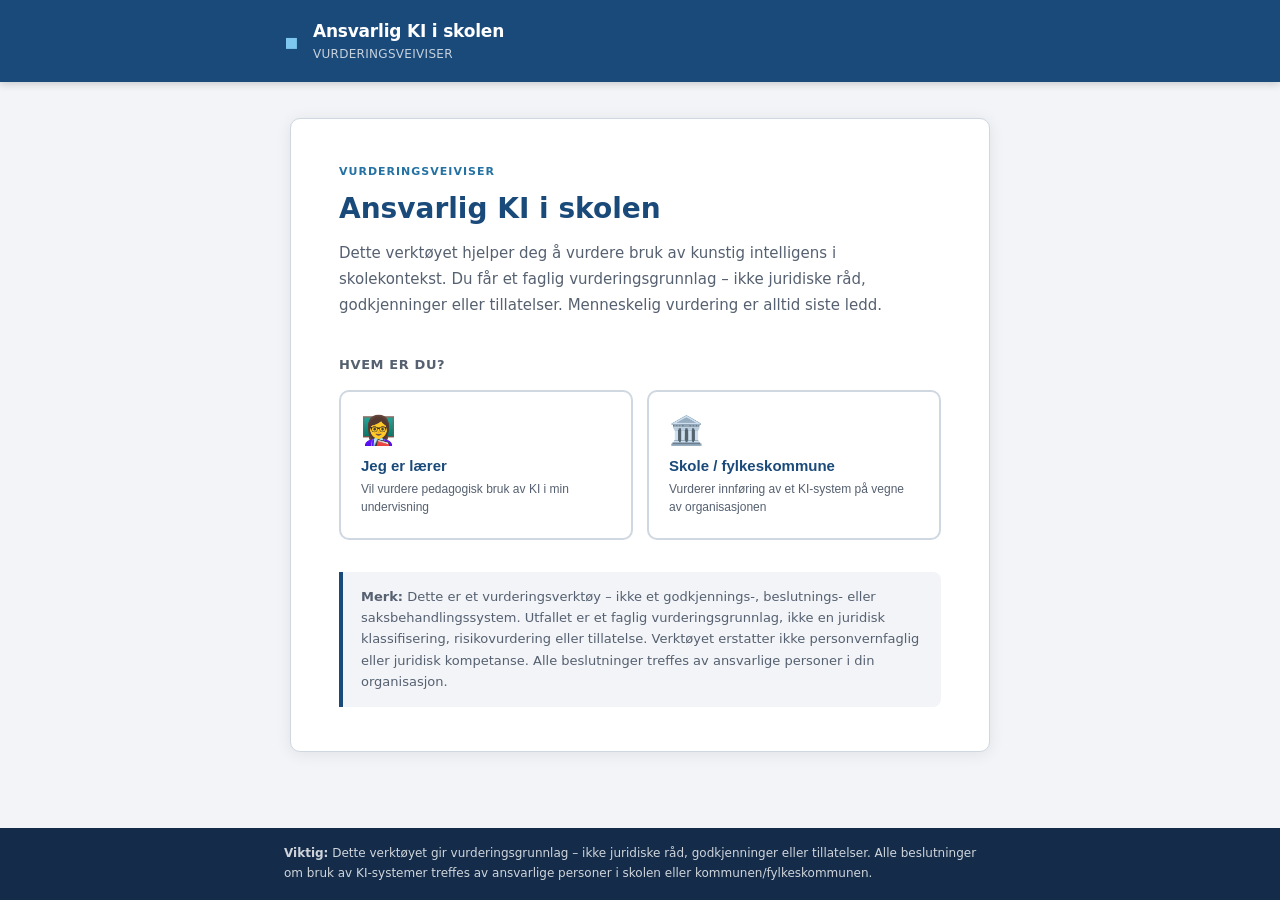
==== index.html @ e1a61222 "Initial commit: project structure and agents" ====
<!DOCTYPE html>
<html lang="nb">
<head>
  <meta charset="UTF-8">
  <meta name="viewport" content="width=device-width, initial-scale=1.0">
  <title>Ansvarlig KI i skolen – Vurderingsveiviser</title>
  <link rel="stylesheet" href="style.css">
</head>
<body>
  <header class="site-header">
    <div class="header-inner">
      <div class="logo-area">
        <span class="logo-mark" aria-hidden="true">&#9642;</span>
        <div>
          <span class="site-title">Ansvarlig KI i skolen</span>
          <span class="site-subtitle">Vurderingsveiviser</span>
        </div>
      </div>
    </div>
  </header>

  <main class="main-content">
    <div id="app" class="app-container"></div>
  </main>

  <footer class="site-footer">
    <div class="footer-inner">
      <p class="footer-disclaimer">
        <strong>Viktig:</strong> Dette verktøyet gir vurderingsgrunnlag – ikke juridiske råd,
        godkjenninger eller tillatelser. Alle beslutninger om bruk av KI-systemer treffes
        av ansvarlige personer i skolen eller kommunen/fylkeskommunen.
      </p>
    </div>
  </footer>

  <script src="app.js"></script>
</body>
</html>
---- style.css ----
/* ============================================================
   RESET & CUSTOM PROPERTIES
   ============================================================ */

*, *::before, *::after {
  box-sizing: border-box;
  margin: 0;
  padding: 0;
}

:root {
  /* ── UI chrome ──────────────────────────────────────────── */
  --primary:       #1a4a7a;
  --primary-mid:   #2471a3;
  --primary-pale:  #dceef8;

  /* ── Outcome: kan vurderes (muted teal — "forutsetninger ser ut til å være ivaretatt") */
  --green:         #1a5545;
  --green-pale:    #e4f2ed;
  --green-border:  #277a62;

  /* ── Outcome: bør avklares (warm amber — "ett eller flere hensyn ikke avklart") */
  --amber:         #7a4f10;
  --amber-pale:    #fdf1e3;
  --amber-border:  #bf8020;

  /* ── Outcome: bør ikke brukes (deep burgundy — "vesentlige forutsetninger mangler") */
  --red:           #7a2e2e;
  --red-pale:      #f5eceb;
  --red-border:    #a84040;

  /* ── Outcome: egnet for pilot (purple — governance measure) */
  --pilot:         #4a2476;
  --pilot-pale:    #ede0f7;
  --pilot-border:  #7d3c98;

  /* ── Outcome: krever styring (steel blue — directional, distinct from amber) */
  --navigate:      #1f4d6e;
  --navigate-pale: #e2eef6;
  --navigate-border: #3478a0;

  /* ── Surfaces & text ────────────────────────────────────── */
  --bg:            #f2f4f7;
  --surface:       #ffffff;
  --text:          #1a2535;
  --text-muted:    #556070;
  --border:        #cfd7e0;
  --border-light:  #e5eaef;

  /* ── Shape & elevation ──────────────────────────────────── */
  --radius:        10px;
  --radius-sm:     8px;
  --shadow:        0 2px 16px rgba(0, 0, 0, 0.08);
  --shadow-md:     0 4px 22px rgba(0, 0, 0, 0.12);
}

/* ============================================================
   BASE
   ============================================================ */

body {
  font-family: 'Segoe UI', system-ui, -apple-system, BlinkMacSystemFont, sans-serif;
  background: var(--bg);
  color: var(--text);
  line-height: 1.6;
  min-height: 100vh;
  display: flex;
  flex-direction: column;
}

/* ============================================================
   HEADER
   ============================================================ */

.site-header {
  background: var(--primary);
  color: #fff;
  box-shadow: 0 2px 8px rgba(0, 0, 0, 0.18);
}

.header-inner {
  max-width: 760px;
  margin: 0 auto;
  padding: 18px 24px;
}

.logo-area {
  display: flex;
  align-items: center;
  gap: 14px;
}

.logo-mark {
  font-size: 22px;
  color: #7ec8f0;
  flex-shrink: 0;
}

.site-title {
  display: block;
  font-size: 17px;
  font-weight: 700;
  letter-spacing: -0.2px;
}

.site-subtitle {
  display: block;
  font-size: 12px;
  opacity: 0.75;
  font-weight: 400;
  letter-spacing: 0.3px;
  text-transform: uppercase;
}

/* ============================================================
   MAIN LAYOUT
   ============================================================ */

.main-content {
  flex: 1;
  display: flex;
  justify-content: center;
  padding: 36px 16px 48px;
}

.app-container {
  width: 100%;
  max-width: 700px;
}

/* ============================================================
   CARD
   ============================================================ */

.card {
  background: var(--surface);
  border-radius: var(--radius);
  box-shadow: var(--shadow);
  padding: 44px 48px;
  border: 1px solid var(--border);
}

/* ============================================================
   START SCREEN
   ============================================================ */

.start-eyebrow {
  font-size: 11px;
  font-weight: 700;
  letter-spacing: 1px;
  text-transform: uppercase;
  color: var(--primary-mid);
  margin-bottom: 10px;
}

.start-title {
  font-size: 28px;
  font-weight: 800;
  color: var(--primary);
  line-height: 1.25;
  margin-bottom: 14px;
}

.start-intro {
  font-size: 15px;
  color: var(--text-muted);
  line-height: 1.75;
  margin-bottom: 36px;
}

.role-prompt {
  font-size: 13px;
  font-weight: 700;
  text-transform: uppercase;
  letter-spacing: 0.6px;
  color: var(--text-muted);
  margin-bottom: 14px;
}

.role-grid {
  display: grid;
  grid-template-columns: 1fr 1fr;
  gap: 14px;
  margin-bottom: 32px;
}

.role-button {
  display: flex;
  flex-direction: column;
  align-items: flex-start;
  padding: 22px 20px;
  border: 2px solid var(--border);
  border-radius: var(--radius);
  background: var(--surface);
  cursor: pointer;
  text-align: left;
  gap: 6px;
  transition: border-color 0.15s, background 0.15s, box-shadow 0.15s, transform 0.15s;
}

.role-button:hover {
  border-color: var(--primary-mid);
  background: var(--primary-pale);
  box-shadow: var(--shadow-md);
  transform: translateY(-2px);
}

.role-icon {
  font-size: 28px;
  margin-bottom: 4px;
}

.role-title {
  font-size: 15px;
  font-weight: 700;
  color: var(--primary);
}

.role-desc {
  font-size: 12px;
  color: var(--text-muted);
  line-height: 1.5;
}

.notice-box {
  background: var(--bg);
  border-left: 4px solid var(--primary);
  border-radius: 0 var(--radius-sm) var(--radius-sm) 0;
  padding: 14px 18px;
  font-size: 13px;
  color: var(--text-muted);
  line-height: 1.65;
}

/* ============================================================
   PROGRESS BAR
   ============================================================ */

.progress-area {
  margin-bottom: 30px;
}

.progress-meta {
  display: flex;
  justify-content: space-between;
  align-items: center;
  margin-bottom: 7px;
}

.progress-flow-label {
  font-size: 11px;
  font-weight: 700;
  letter-spacing: 0.6px;
  text-transform: uppercase;
  color: var(--primary-mid);
}

.progress-count {
  font-size: 12px;
  color: var(--text-muted);
}

.progress-track {
  height: 5px;
  background: var(--border-light);
  border-radius: 3px;
  overflow: hidden;
}

.progress-fill {
  height: 100%;
  background: var(--primary-mid);
  border-radius: 3px;
  transition: width 0.35s ease;
}

.progress-steps {
  display: flex;
  gap: 4px;
}

.step-seg {
  flex: 1;
  height: 4px;
  background: var(--border-light);
  border-radius: 2px;
  transition: background 0.3s;
}

.step-seg.done   { background: var(--primary-mid); }
.step-seg.active { background: var(--primary); }

/* ============================================================
   QUESTION
   ============================================================ */

.question-tag {
  display: inline-block;
  background: var(--primary-pale);
  color: var(--primary);
  font-size: 11px;
  font-weight: 700;
  letter-spacing: 0.5px;
  text-transform: uppercase;
  padding: 3px 10px;
  border-radius: 20px;
  margin-bottom: 14px;
}

.question-text {
  font-size: 20px;
  font-weight: 700;
  color: var(--text);
  line-height: 1.4;
  margin-bottom: 6px;
}

.question-hint {
  font-size: 13px;
  color: var(--text-muted);
  line-height: 1.6;
  margin-bottom: 24px;
}

.no-hint-spacer {
  margin-bottom: 24px;
}

/* ============================================================
   ANSWER BUTTONS
   ============================================================ */

.answers-list {
  display: flex;
  flex-direction: column;
  gap: 10px;
  margin-bottom: 32px;
}

.answer-button {
  display: flex;
  align-items: center;
  gap: 12px;
  padding: 15px 20px;
  border: 2px solid var(--border);
  border-radius: var(--radius);
  background: var(--surface);
  cursor: pointer;
  text-align: left;
  font-size: 14px;
  font-family: inherit;
  color: var(--text);
  line-height: 1.5;
  transition: border-color 0.12s, background 0.12s, box-shadow 0.12s;
}

.answer-button:hover {
  border-color: var(--primary-mid);
  background: var(--primary-pale);
  box-shadow: 0 2px 8px rgba(36, 113, 163, 0.10);
}

.answer-button.selected {
  border-color: var(--primary);
  background: var(--primary-pale);
  box-shadow: 0 2px 8px rgba(26, 74, 122, 0.12);
}

.answer-bullet {
  flex-shrink: 0;
  width: 22px;
  height: 22px;
  border-radius: 50%;
  border: 2px solid var(--border);
  display: flex;
  align-items: center;
  justify-content: center;
  font-size: 10px;
  font-weight: 700;
  color: var(--text-muted);
  transition: border-color 0.12s, background 0.12s, color 0.12s;
}

.answer-button:hover .answer-bullet,
.answer-button.selected .answer-bullet {
  border-color: var(--primary);
  background: var(--primary);
  color: #fff;
}

.answer-text {
  flex: 1;
}

.answer-radio {
  flex-shrink: 0;
  width: 18px;
  height: 18px;
  border-radius: 50%;
  border: 2px solid var(--border);
  transition: border-color 0.12s, background 0.12s, box-shadow 0.12s;
}

.answer-button:hover .answer-radio {
  border-color: var(--primary-mid);
}

.answer-button.selected .answer-radio {
  border-color: var(--primary);
  background: var(--primary);
  box-shadow: inset 0 0 0 3px #fff;
}

/* ============================================================
   NAV ROW
   ============================================================ */

.nav-row {
  display: flex;
  align-items: center;
  padding-top: 10px;
  border-top: 1px solid var(--border-light);
}

/* ============================================================
   BUTTONS
   ============================================================ */

.btn {
  display: inline-flex;
  align-items: center;
  gap: 6px;
  padding: 11px 22px;
  border-radius: var(--radius-sm);
  font-size: 14px;
  font-weight: 600;
  font-family: inherit;
  cursor: pointer;
  transition: background 0.15s, border-color 0.15s, color 0.15s;
  border: 2px solid transparent;
  text-decoration: none;
}

.btn-primary {
  background: var(--primary);
  color: #fff;
  border-color: var(--primary);
}

.btn-primary:hover {
  background: var(--primary-mid);
  border-color: var(--primary-mid);
}

.btn-ghost {
  background: transparent;
  color: var(--text-muted);
  border-color: var(--border);
}

.btn-ghost:hover {
  background: var(--bg);
  color: var(--text);
  border-color: var(--text-muted);
}

/* ============================================================
   RESULT SCREEN
   ============================================================ */

.result-badge {
  display: flex;
  align-items: flex-start;
  gap: 14px;
  padding: 22px 24px;
  border-radius: var(--radius);
  border: 2px solid;
  margin-bottom: 20px;
}

.result-badge.green    { background: var(--green-pale);    border-color: var(--green-border); }
.result-badge.amber    { background: var(--amber-pale);    border-color: var(--amber-border); }
.result-badge.red      { background: var(--red-pale);      border-color: var(--red-border); }
.result-badge.pilot    { background: var(--pilot-pale);    border-color: var(--pilot-border); }
.result-badge.navigate { background: var(--navigate-pale); border-color: var(--navigate-border); }

.result-emoji {
  font-size: 30px;
  flex-shrink: 0;
  line-height: 1.1;
  margin-top: 2px;
}

.result-title {
  font-size: 19px;
  font-weight: 800;
  line-height: 1.2;
  margin-bottom: 3px;
}

.result-badge.green    .result-title { color: var(--green); }
.result-badge.amber    .result-title { color: var(--amber); }
.result-badge.red      .result-title { color: var(--red); }
.result-badge.pilot    .result-title { color: var(--pilot); }
.result-badge.navigate .result-title { color: var(--navigate); }

.result-subtitle {
  font-size: 13px;
  color: var(--text-muted);
  line-height: 1.5;
}

.result-trigger {
  border-radius: var(--radius-sm);
  padding: 16px 20px;
  margin-bottom: 24px;
  border-left: 4px solid;
}

.result-trigger--green    { background: var(--green-pale);    border-color: var(--green-border); }
.result-trigger--amber    { background: var(--amber-pale);    border-color: var(--amber-border); }
.result-trigger--red      { background: var(--red-pale);      border-color: var(--red-border); }
.result-trigger--pilot    { background: var(--pilot-pale);    border-color: var(--pilot-border); }
.result-trigger--navigate { background: var(--navigate-pale); border-color: var(--navigate-border); }

.result-trigger-label {
  font-size: 10px;
  font-weight: 800;
  letter-spacing: 0.8px;
  text-transform: uppercase;
  color: var(--text-muted);
  margin-bottom: 8px;
}

.result-trigger-text {
  font-size: 14px;
  font-weight: 500;
  color: var(--text);
  line-height: 1.7;
  margin: 0;
}

.result-section {
  margin-bottom: 22px;
}

.result-section-heading {
  font-size: 10px;
  font-weight: 800;
  letter-spacing: 0.8px;
  text-transform: uppercase;
  color: var(--text-muted);
  margin-bottom: 10px;
}

.result-section p {
  font-size: 14px;
  color: var(--text);
  line-height: 1.75;
}

.result-divider {
  border: none;
  border-top: 1px solid var(--border-light);
  margin: 24px 0;
}

.result-narrative {
  background: var(--bg);
  border: 1px solid var(--border-light);
  border-radius: var(--radius);
  padding: 24px;
  margin-bottom: 22px;
}

.result-narrative .result-section {
  margin-bottom: 20px;
}

.result-narrative .result-section:last-child {
  margin-bottom: 0;
}

.ref-grid {
  display: flex;
  flex-direction: column;
  gap: 8px;
}

.ref-card {
  background: var(--bg);
  border-left: 3px solid var(--primary-mid);
  border-radius: 0 var(--radius-sm) var(--radius-sm) 0;
  padding: 13px 16px;
}

.ref-label {
  font-size: 10px;
  font-weight: 800;
  letter-spacing: 0.8px;
  text-transform: uppercase;
  color: var(--primary);
  margin-bottom: 6px;
}

.ref-text {
  font-size: 13px;
  color: var(--text-muted);
  line-height: 1.6;
}

.result-notice {
  background: var(--bg);
  border-radius: var(--radius-sm);
  padding: 12px 16px;
  font-size: 12px;
  color: var(--text-muted);
  line-height: 1.65;
  margin-top: 22px;
  border: 1px solid var(--border-light);
}

.result-actions {
  display: flex;
  gap: 12px;
  margin-top: 28px;
  flex-wrap: wrap;
}

/* ============================================================
   FOOTER
   ============================================================ */

.site-footer {
  background: #142c4a;
  color: #fff;
}

.footer-inner {
  max-width: 760px;
  margin: 0 auto;
  padding: 16px 24px;
}

.footer-disclaimer {
  font-size: 12px;
  opacity: 0.8;
  line-height: 1.65;
}

/* ============================================================
   RESPONSIVE
   ============================================================ */

@media (max-width: 580px) {
  .card {
    padding: 28px 20px;
  }

  .role-grid {
    grid-template-columns: 1fr;
  }

  .start-title {
    font-size: 22px;
  }

  .question-text {
    font-size: 17px;
  }

  .answer-button {
    padding: 13px 16px;
  }

  .result-narrative {
    padding: 18px 16px;
  }

  .result-actions {
    flex-direction: column;
  }

  .result-actions .btn {
    width: 100%;
    justify-content: center;
  }
}
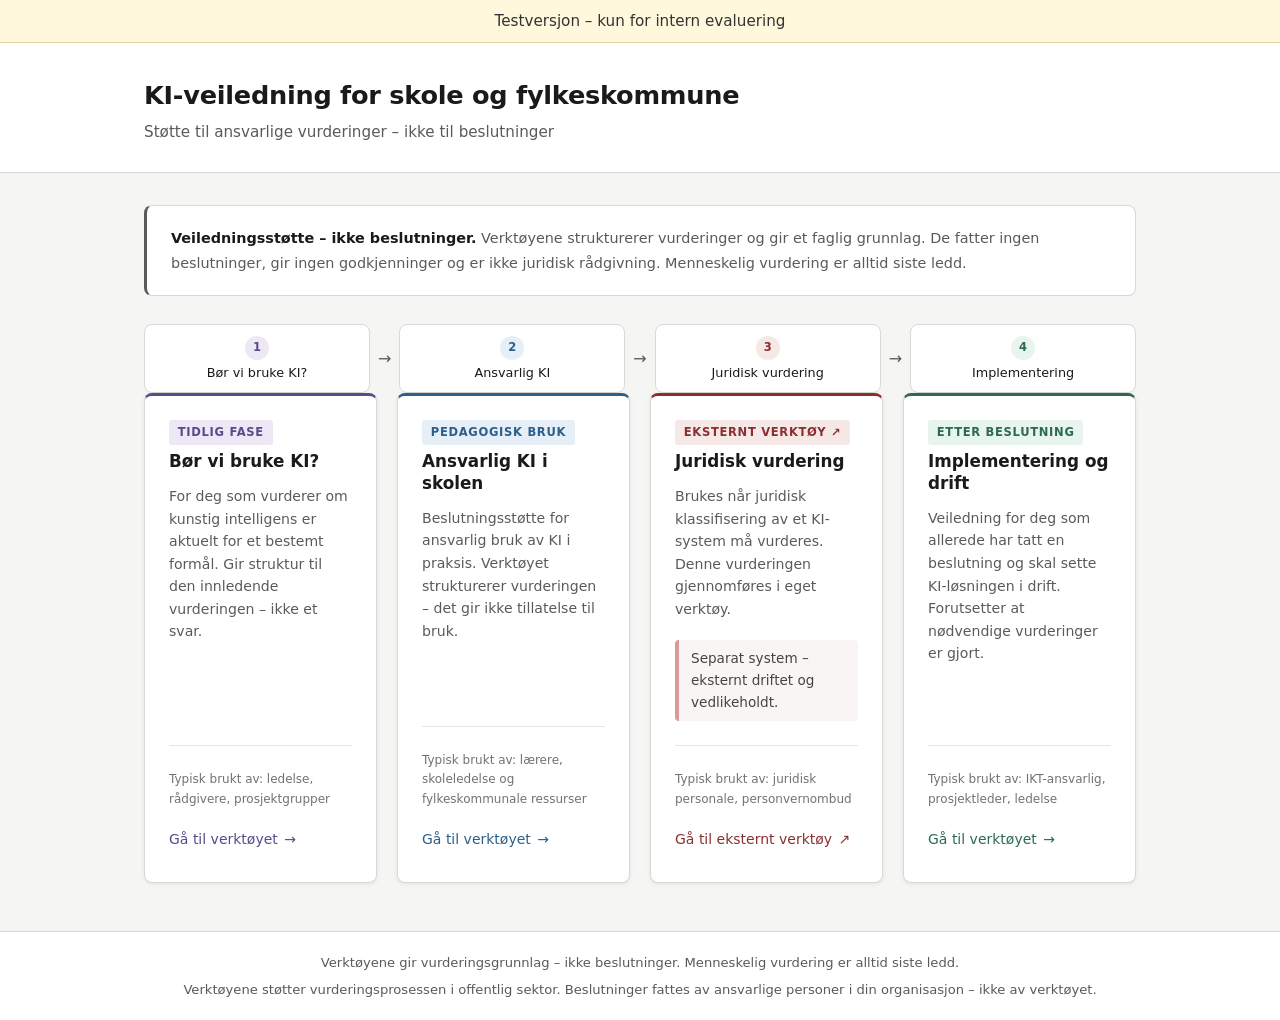
==== commit ae08835b: "Add deployer legal sections, portal enhancements, implementering module, and nav fixes - Add 'Forhol" ====
--- a/index.html
+++ b/index.html
@@ -1,38 +1,142 @@
 <!DOCTYPE html>
 <html lang="nb">
 <head>
-  <meta charset="UTF-8">
-  <meta name="viewport" content="width=device-width, initial-scale=1.0">
-  <title>Ansvarlig KI i skolen – Vurderingsveiviser</title>
-  <link rel="stylesheet" href="style.css">
+  <meta charset="UTF-8" />
+  <meta name="viewport" content="width=device-width, initial-scale=1.0" />
+  <title>KI-veiledning for skole og fylkeskommune</title>
+  <link rel="stylesheet" href="portal/style.css" />
 </head>
 <body>
+
+  <div class="test-banner" style="padding:0.55rem 0.75rem;text-align:center;background:#fff8dc;color:#333;font-size:0.95rem;border-bottom:1px solid #e6d5a4;">
+    Testversjon – kun for intern evaluering
+  </div>
+
   <header class="site-header">
-    <div class="header-inner">
-      <div class="logo-area">
-        <span class="logo-mark" aria-hidden="true">&#9642;</span>
-        <div>
-          <span class="site-title">Ansvarlig KI i skolen</span>
-          <span class="site-subtitle">Vurderingsveiviser</span>
-        </div>
-      </div>
+    <div class="container">
+      <h1 class="site-title">KI-veiledning for skole og fylkeskommune</h1>
+      <p class="site-subtitle">Støtte til ansvarlige vurderinger – ikke til beslutninger</p>
     </div>
   </header>
 
-  <main class="main-content">
-    <div id="app" class="app-container"></div>
+  <main class="container">
+
+    <section class="disclaimer-block" aria-label="Viktig informasjon om verktøyene">
+      <p>
+        <strong>Veiledningsstøtte – ikke beslutninger.</strong>
+        Verktøyene strukturerer vurderinger og gir et faglig grunnlag.
+        De fatter ingen beslutninger, gir ingen godkjenninger og er ikke juridisk rådgivning.
+        Menneskelig vurdering er alltid siste ledd.
+      </p>
+    </section>
+
+    <section class="process-flow" aria-label="Prosessflyt – typisk bruksrekkefølge">
+      <div class="process-steps">
+        <div class="process-step process-step--purple">
+          <span class="step-number">1</span>
+          <span class="step-label">Bør vi bruke KI?</span>
+        </div>
+        <span class="step-arrow" aria-hidden="true">→</span>
+        <div class="process-step process-step--blue">
+          <span class="step-number">2</span>
+          <span class="step-label">Ansvarlig KI</span>
+        </div>
+        <span class="step-arrow" aria-hidden="true">→</span>
+        <div class="process-step process-step--red">
+          <span class="step-number">3</span>
+          <span class="step-label">Juridisk vurdering</span>
+        </div>
+        <span class="step-arrow" aria-hidden="true">→</span>
+        <div class="process-step process-step--green">
+          <span class="step-number">4</span>
+          <span class="step-label">Implementering</span>
+        </div>
+      </div>
+    </section>
+
+    <section class="card-grid" aria-label="Veiledningsverktøy">
+
+      <article class="card card--purple" data-key="bor-vi-bruke">
+        <div class="card-header">
+          <span class="card-tag">Tidlig fase</span>
+          <h2 class="card-title">Bør vi bruke KI?</h2>
+        </div>
+        <p class="card-description">
+          For deg som vurderer om kunstig intelligens er aktuelt for et bestemt formål.
+          Gir struktur til den innledende vurderingen – ikke et svar.
+        </p>
+        <div class="card-divider"></div>
+        <p class="card-meta">Typisk brukt av: ledelse, rådgivere, prosjektgrupper</p>
+        <a href="#bor-vi-bruke" class="card-link" aria-label="Gå til verktøy: Bør vi bruke KI?">
+          Gå til verktøyet
+          <span class="arrow" aria-hidden="true">→</span>
+        </a>
+      </article>
+
+      <article class="card card--blue" data-key="ansvarlig-ki">
+        <div class="card-header">
+          <span class="card-tag">Pedagogisk bruk</span>
+          <h2 class="card-title">Ansvarlig KI i skolen</h2>
+        </div>
+        <p class="card-description">
+          Beslutningsstøtte for ansvarlig bruk av KI i praksis.
+          Verktøyet strukturerer vurderingen – det gir ikke tillatelse til bruk.
+        </p>
+        <div class="card-divider"></div>
+        <p class="card-meta">Typisk brukt av: lærere, skoleledelse og fylkeskommunale ressurser</p>
+        <a href="#ansvarlig-ki" class="card-link" aria-label="Gå til verktøy: Ansvarlig KI i skolen">
+          Gå til verktøyet
+          <span class="arrow" aria-hidden="true">→</span>
+        </a>
+      </article>
+
+      <article class="card card--red" data-key="juridisk-vurdering">
+        <div class="card-header">
+          <span class="card-tag card-tag--external">Eksternt verktøy ↗</span>
+          <h2 class="card-title">Juridisk vurdering</h2>
+        </div>
+        <p class="card-description">
+          Brukes når juridisk klassifisering av et KI-system må vurderes.
+          Denne vurderingen gjennomføres i eget verktøy.
+        </p>
+        <div class="external-note">Separat system – eksternt driftet og vedlikeholdt.</div>
+        <div class="card-divider"></div>
+        <p class="card-meta">Typisk brukt av: juridisk personale, personvernombud</p>
+        <a href="#juridisk-vurdering" class="card-link card-link--external" aria-label="Gå til eksternt verktøy: Juridisk vurdering" rel="noopener noreferrer">
+          Gå til eksternt verktøy
+          <span class="arrow" aria-hidden="true">↗</span>
+        </a>
+      </article>
+
+      <article class="card card--green" data-key="implementering">
+        <div class="card-header">
+          <span class="card-tag">Etter beslutning</span>
+          <h2 class="card-title">Implementering og drift</h2>
+        </div>
+        <p class="card-description">
+          Veiledning for deg som allerede har tatt en beslutning og skal sette KI-løsningen i drift.
+          Forutsetter at nødvendige vurderinger er gjort.
+        </p>
+        <div class="card-divider"></div>
+        <p class="card-meta">Typisk brukt av: IKT-ansvarlig, prosjektleder, ledelse</p>
+        <a href="#implementering" class="card-link" aria-label="Gå til verktøy: Implementering og drift">
+          Gå til verktøyet
+          <span class="arrow" aria-hidden="true">→</span>
+        </a>
+      </article>
+
+    </section>
+
   </main>
 
   <footer class="site-footer">
-    <div class="footer-inner">
-      <p class="footer-disclaimer">
-        <strong>Viktig:</strong> Dette verktøyet gir vurderingsgrunnlag – ikke juridiske råd,
-        godkjenninger eller tillatelser. Alle beslutninger om bruk av KI-systemer treffes
-        av ansvarlige personer i skolen eller kommunen/fylkeskommunen.
-      </p>
+    <div class="container">
+      <p>Verktøyene gir vurderingsgrunnlag – ikke beslutninger. Menneskelig vurdering er alltid siste ledd.</p>
+      <p>Verktøyene støtter vurderingsprosessen i offentlig sektor. Beslutninger fattes av ansvarlige personer i din organisasjon – ikke av verktøyet.</p>
     </div>
   </footer>
 
-  <script src="app.js"></script>
+  <script src="portal.js"></script>
+
 </body>
 </html>
--- a/portal/style.css
+++ b/portal/style.css
@@ -0,0 +1,426 @@
+/* ===========================
+   KI-veiledning – Portal CSS
+   agent-portal-design output
+   =========================== */
+
+:root {
+  --color-bg:          #f5f5f3;
+  --color-surface:     #ffffff;
+  --color-text:        #1a1a1a;
+  --color-text-muted:  #5a5a5a;
+  --color-border:      #d8d8d4;
+
+  --color-purple:      #5b4a8a;
+  --color-purple-light:#ece8f5;
+  --color-blue:        #2c5f8a;
+  --color-blue-light:  #e6eff7;
+  --color-red:         #8a3030;
+  --color-red-light:   #f7e8e8;
+  --color-green:       #2d6a4f;
+  --color-green-light: #e8f4ee;
+
+  --radius:            8px;
+  --shadow:            0 1px 4px rgba(0,0,0,0.08);
+  --transition:        0.15s ease;
+
+  --font:              -apple-system, BlinkMacSystemFont, "Segoe UI", system-ui, sans-serif;
+  --max-width:         1040px;
+}
+
+*, *::before, *::after {
+  box-sizing: border-box;
+  margin: 0;
+  padding: 0;
+}
+
+body {
+  background: var(--color-bg);
+  color: var(--color-text);
+  font-family: var(--font);
+  font-size: 1rem;
+  line-height: 1.6;
+  min-height: 100vh;
+  display: flex;
+  flex-direction: column;
+}
+
+/* ---- Layout ---- */
+
+.container {
+  width: 100%;
+  max-width: var(--max-width);
+  margin: 0 auto;
+  padding: 0 1.5rem;
+}
+
+/* ---- Header ---- */
+
+.site-header {
+  background: var(--color-surface);
+  border-bottom: 1px solid var(--color-border);
+  padding: 2rem 0 1.75rem;
+}
+
+.site-title {
+  font-size: 1.6rem;
+  font-weight: 600;
+  letter-spacing: -0.01em;
+  color: var(--color-text);
+  margin-bottom: 0.25rem;
+}
+
+.site-subtitle {
+  font-size: 0.95rem;
+  color: var(--color-text-muted);
+}
+
+/* ---- Intro ---- */
+
+.intro {
+  margin: 2.5rem 0 2rem;
+  max-width: 680px;
+}
+
+.intro p {
+  font-size: 0.975rem;
+  color: var(--color-text-muted);
+  line-height: 1.7;
+  border-left: 3px solid var(--color-border);
+  padding-left: 1rem;
+}
+
+/* ---- Card Grid ---- */
+
+.card-grid {
+  display: grid;
+  grid-template-columns: repeat(4, 1fr);
+  gap: 1.25rem;
+  margin-bottom: 3rem;
+}
+
+@media (max-width: 900px) {
+  .card-grid {
+    grid-template-columns: repeat(2, 1fr);
+  }
+}
+
+@media (max-width: 540px) {
+  .card-grid {
+    grid-template-columns: 1fr;
+  }
+}
+
+/* ---- Card ---- */
+
+.card {
+  background: var(--color-surface);
+  border: 1px solid var(--color-border);
+  border-radius: var(--radius);
+  box-shadow: var(--shadow);
+  padding: 1.5rem;
+  display: flex;
+  flex-direction: column;
+  gap: 0.75rem;
+  transition: box-shadow var(--transition);
+}
+
+.card:hover {
+  box-shadow: 0 3px 10px rgba(0,0,0,0.1);
+}
+
+.card-header {
+  display: flex;
+  flex-direction: column;
+  gap: 0.4rem;
+}
+
+.card-tag {
+  font-size: 0.72rem;
+  font-weight: 600;
+  letter-spacing: 0.06em;
+  text-transform: uppercase;
+  padding: 0.2rem 0.55rem;
+  border-radius: 3px;
+  display: inline-block;
+  width: fit-content;
+}
+
+.card-title {
+  font-size: 1.05rem;
+  font-weight: 600;
+  line-height: 1.3;
+}
+
+.card-description {
+  font-size: 0.88rem;
+  color: var(--color-text-muted);
+  line-height: 1.6;
+  flex: 1;
+}
+
+.card-link {
+  display: inline-flex;
+  align-items: center;
+  gap: 0.4rem;
+  font-size: 0.875rem;
+  font-weight: 500;
+  text-decoration: none;
+  margin-top: auto;
+  padding: 0.45rem 0;
+  transition: gap var(--transition);
+}
+
+.card-link:hover {
+  gap: 0.65rem;
+}
+
+.card-link:focus-visible {
+  outline: 2px solid currentColor;
+  outline-offset: 3px;
+  border-radius: 2px;
+}
+
+.external-note {
+  margin-top: 8px;
+  padding: 8px 12px;
+  border-left: 4px solid #d89a9a;
+  background-color: #faf5f5;
+  font-size: 0.85rem;
+  color: #444;
+  border-radius: 4px;
+}
+
+.card-divider {
+  height: 1px;
+  background-color: #e5e5e5;
+  margin: 12px 0;
+}
+
+.card-meta {
+  font-size: 0.85rem;
+  color: #666;
+}
+
+.arrow {
+  font-style: normal;
+}
+
+/* ---- Color themes ---- */
+
+.card--purple {
+  border-top: 3px solid var(--color-purple);
+}
+.card--purple .card-tag {
+  background: var(--color-purple-light);
+  color: var(--color-purple);
+}
+.card--purple .card-link {
+  color: var(--color-purple);
+}
+
+.card--blue {
+  border-top: 3px solid var(--color-blue);
+}
+.card--blue .card-tag {
+  background: var(--color-blue-light);
+  color: var(--color-blue);
+}
+.card--blue .card-link {
+  color: var(--color-blue);
+}
+
+.card--red {
+  border-top: 3px solid var(--color-red);
+}
+.card--red .card-tag {
+  background: var(--color-red-light);
+  color: var(--color-red);
+}
+.card--red .card-tag--external {
+  background: var(--color-red-light);
+  color: var(--color-red);
+}
+.card--red .card-link {
+  color: var(--color-red);
+}
+
+.card--green {
+  border-top: 3px solid var(--color-green);
+}
+.card--green .card-tag {
+  background: var(--color-green-light);
+  color: var(--color-green);
+}
+.card--green .card-link {
+  color: var(--color-green);
+}
+
+/* ---- External link indicator ---- */
+
+.card-link--external::after {
+  content: "Eksternt nettsted";
+  display: block;
+  position: absolute;
+  background: var(--color-text);
+  color: white;
+  font-size: 0.72rem;
+  padding: 0.25rem 0.5rem;
+  border-radius: 3px;
+  white-space: nowrap;
+  opacity: 0;
+  pointer-events: none;
+  transform: translateY(-2px);
+  transition: opacity var(--transition);
+}
+
+/* ---- Footer ---- */
+
+.site-footer {
+  margin-top: auto;
+  border-top: 1px solid var(--color-border);
+  background: var(--color-surface);
+  padding: 1.25rem 0;
+}
+
+.site-footer p {
+  font-size: 0.82rem;
+  color: var(--color-text-muted);
+  text-align: center;
+}
+
+.site-footer p + p {
+  margin-top: 0.4rem;
+}
+
+/* ---- Disclaimer Block ---- */
+
+.disclaimer-block {
+  background: var(--color-surface);
+  border: 1px solid var(--color-border);
+  border-left: 3px solid var(--color-text-muted);
+  border-radius: var(--radius);
+  padding: 1.25rem 1.5rem;
+  margin: 2rem 0 0;
+}
+
+.disclaimer-block p {
+  font-size: 0.9rem;
+  color: var(--color-text-muted);
+  line-height: 1.7;
+}
+
+.disclaimer-block p + p {
+  margin-top: 0.65rem;
+}
+
+.disclaimer-block strong {
+  color: var(--color-text);
+  font-weight: 600;
+}
+
+/* ---- Process Flow ---- */
+
+.process-flow {
+  margin: 1.75rem 0 0;
+}
+
+.process-steps {
+  display: flex;
+  align-items: center;
+  gap: 0.5rem;
+  flex-wrap: wrap;
+}
+
+.process-step {
+  display: flex;
+  flex-direction: column;
+  align-items: center;
+  gap: 0.35rem;
+  padding: 0.65rem 1rem;
+  border-radius: var(--radius);
+  border: 1px solid var(--color-border);
+  background: var(--color-surface);
+  min-width: 130px;
+  text-align: center;
+  flex: 1;
+}
+
+.step-number {
+  width: 1.5rem;
+  height: 1.5rem;
+  border-radius: 50%;
+  display: flex;
+  align-items: center;
+  justify-content: center;
+  font-size: 0.72rem;
+  font-weight: 700;
+  background: var(--color-border);
+  color: var(--color-text-muted);
+}
+
+.step-label {
+  font-size: 0.8rem;
+  font-weight: 500;
+  color: var(--color-text);
+  line-height: 1.3;
+}
+
+.step-arrow {
+  color: var(--color-text-muted);
+  font-size: 1rem;
+  flex-shrink: 0;
+  align-self: center;
+}
+
+.process-step--purple .step-number {
+  background: var(--color-purple-light);
+  color: var(--color-purple);
+}
+
+.process-step--blue .step-number {
+  background: var(--color-blue-light);
+  color: var(--color-blue);
+}
+
+.process-step--red .step-number {
+  background: var(--color-red-light);
+  color: var(--color-red);
+}
+
+.process-step--green .step-number {
+  background: var(--color-green-light);
+  color: var(--color-green);
+}
+
+@media (max-width: 600px) {
+  .process-steps {
+    flex-direction: column;
+    align-items: stretch;
+  }
+
+  .step-arrow {
+    transform: rotate(90deg);
+    align-self: center;
+  }
+
+  .process-step {
+    flex-direction: row;
+    justify-content: flex-start;
+    text-align: left;
+    min-width: 0;
+  }
+}
+
+/* ---- Card Meta and Note ---- */
+
+.card-meta {
+  font-size: 0.75rem;
+  color: var(--color-text-muted);
+  opacity: 0.85;
+}
+
+.card-note {
+  font-size: 0.8rem;
+  color: var(--color-text-muted);
+  font-style: italic;
+}
